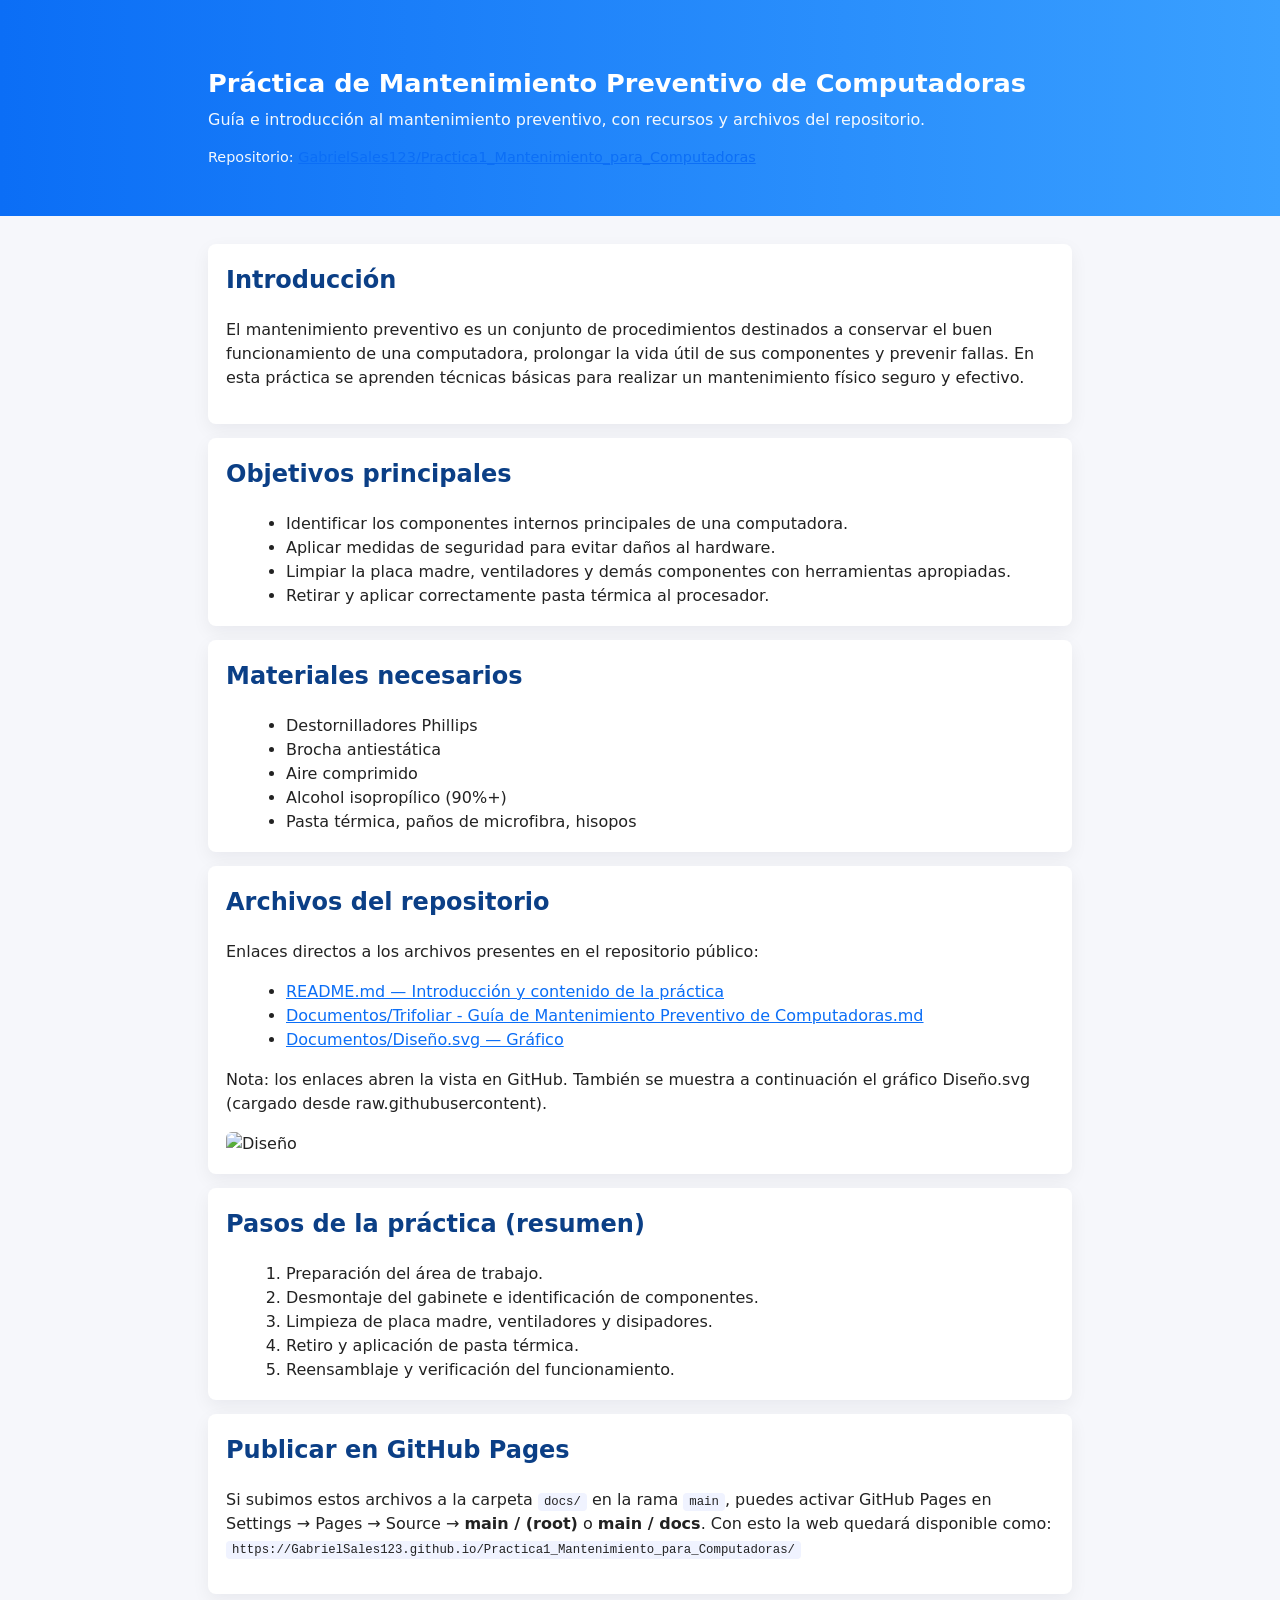
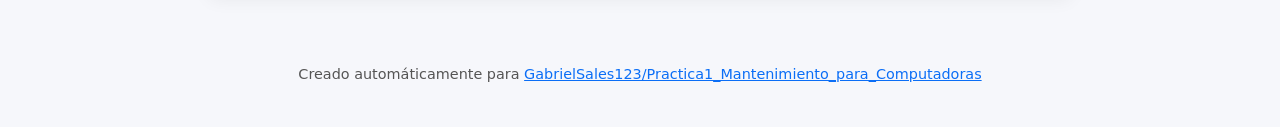
==== docs/index.html @ b9a10388 "Add GitHub Pages site in docs/ (index.html and style.css)" ====
<!doctype html>
<html lang="es">
<head>
  <meta charset="utf-8" />
  <meta name="viewport" content="width=device-width,initial-scale=1" />
  <title>Mantenimiento Preventivo — Practica1</title>
  <link rel="stylesheet" href="style.css" />
</head>
<body>
  <header class="site-header">
    <div class="container">
      <h1>Práctica de Mantenimiento Preventivo de Computadoras</h1>
      <p class="lead">Guía e introducción al mantenimiento preventivo, con recursos y archivos del repositorio.</p>
      <p class="meta">Repositorio: <a href="https://github.com/GabrielSales123/Practica1_Mantenimiento_para_Computadoras" target="_blank" rel="noopener">GabrielSales123/Practica1_Mantenimiento_para_Computadoras</a></p>
    </div>
  </header>

  <main class="container">
    <section id="introduccion">
      <h2>Introducción</h2>
      <p>El mantenimiento preventivo es un conjunto de procedimientos destinados a conservar el buen funcionamiento de una computadora, prolongar la vida útil de sus componentes y prevenir fallas. En esta práctica se aprenden técnicas básicas para realizar un mantenimiento físico seguro y efectivo.</p>
    </section>

    <section id="objetivos">
      <h2>Objetivos principales</h2>
      <ul>
        <li>Identificar los componentes internos principales de una computadora.</li>
        <li>Aplicar medidas de seguridad para evitar daños al hardware.</li>
        <li>Limpiar la placa madre, ventiladores y demás componentes con herramientas apropiadas.</li>
        <li>Retirar y aplicar correctamente pasta térmica al procesador.</li>
      </ul>
    </section>

    <section id="materiales">
      <h2>Materiales necesarios</h2>
      <ul>
        <li>Destornilladores Phillips</li>
        <li>Brocha antiestática</li>
        <li>Aire comprimido</li>
        <li>Alcohol isopropílico (90%+)</li>
        <li>Pasta térmica, paños de microfibra, hisopos</li>
      </ul>
    </section>

    <section id="archivos-repo">
      <h2>Archivos del repositorio</h2>
      <p>Enlaces directos a los archivos presentes en el repositorio público:</p>
      <ul>
        <li><a href="https://github.com/GabrielSales123/Practica1_Mantenimiento_para_Computadoras/blob/main/README.md" target="_blank" rel="noopener">README.md — Introducción y contenido de la práctica</a></li>
        <li><a href="https://github.com/GabrielSales123/Practica1_Mantenimiento_para_Computadoras/blob/main/Documentos/Trifoliar%20-%20Gu%C3%ADa%20de%20Mantenimiento%20Preventivo%20de%20Computadoras.md" target="_blank" rel="noopener">Documentos/Trifoliar - Guía de Mantenimiento Preventivo de Computadoras.md</a></li>
        <li><a href="https://github.com/GabrielSales123/Practica1_Mantenimiento_para_Computadoras/blob/main/Documentos/Dise%C3%B1o.svg" target="_blank" rel="noopener">Documentos/Diseño.svg — Gráfico</a></li>
      </ul>
      <p>Nota: los enlaces abren la vista en GitHub. También se muestra a continuación el gráfico Diseño.svg (cargado desde raw.githubusercontent).</p>

      <div class="image-preview">
        <img src="https://raw.githubusercontent.com/GabrielSales123/Practica1_Mantenimiento_para_Computadoras/main/Documentos/Dise%C3%B1o.svg" alt="Diseño" />
      </div>
    </section>

    <section id="pasos">
      <h2>Pasos de la práctica (resumen)</h2>
      <ol>
        <li>Preparación del área de trabajo.</li>
        <li>Desmontaje del gabinete e identificación de componentes.</li>
        <li>Limpieza de placa madre, ventiladores y disipadores.</li>
        <li>Retiro y aplicación de pasta térmica.</li>
        <li>Reensamblaje y verificación del funcionamiento.</li>
      </ol>
    </section>

    <section id="activar-pages">
      <h2>Publicar en GitHub Pages</h2>
      <p>Si subimos estos archivos a la carpeta <code>docs/</code> en la rama <code>main</code>, puedes activar GitHub Pages en Settings → Pages → Source → <strong>main / (root)</strong> o <strong>main / docs</strong>. Con esto la web quedará disponible como: <code>https://GabrielSales123.github.io/Practica1_Mantenimiento_para_Computadoras/</code></p>
    </section>
  </main>

  <footer class="site-footer">
    <div class="container">
      <p>Creado automáticamente para <a href="https://github.com/GabrielSales123/Practica1_Mantenimiento_para_Computadoras" target="_blank" rel="noopener">GabrielSales123/Practica1_Mantenimiento_para_Computadoras</a></p>
    </div>
  </footer>
</body>
</html>
---- docs/style.css ----
:root{
  --bg:#f6f7fb;
  --card:#ffffff;
  --accent:#0b6ef6;
  --muted:#555;
  --maxw:900px;
  --radius:8px;
  --pad:18px;
}
*{box-sizing:border-box}
body{font-family:Inter,system-ui,Segoe UI,Roboto,"Helvetica Neue",Arial; margin:0; background:var(--bg); color:#222; line-height:1.5}
.container{max-width:var(--maxw); margin:28px auto; padding:0 18px}
.site-header{background:linear-gradient(90deg,#0b6ef6 0%, #3aa0ff 100%); color:#fff; padding:36px 0 20px}
.site-header h1{margin:0 0 6px; font-size:1.6rem}
.lead{opacity:0.95; margin:0 0 8px}
.meta{font-size:0.9rem; opacity:0.95}
main{margin-top:18px}
section{background:var(--card); border-radius:var(--radius); padding:var(--pad); margin-bottom:14px; box-shadow:0 6px 18px rgba(12,20,40,0.06)}
h2{margin-top:0; color:#0b3f86}
ul,ol{margin:8px 0 0 20px}
.image-preview img{max-width:100%; height:auto; display:block; margin-top:12px; border-radius:6px}
.site-footer{padding:14px 0; text-align:center; font-size:0.9rem; color:var(--muted)}
a{color:var(--accent)}
code{background:#f0f3ff; padding:2px 6px; border-radius:4px; font-size:0.95em}
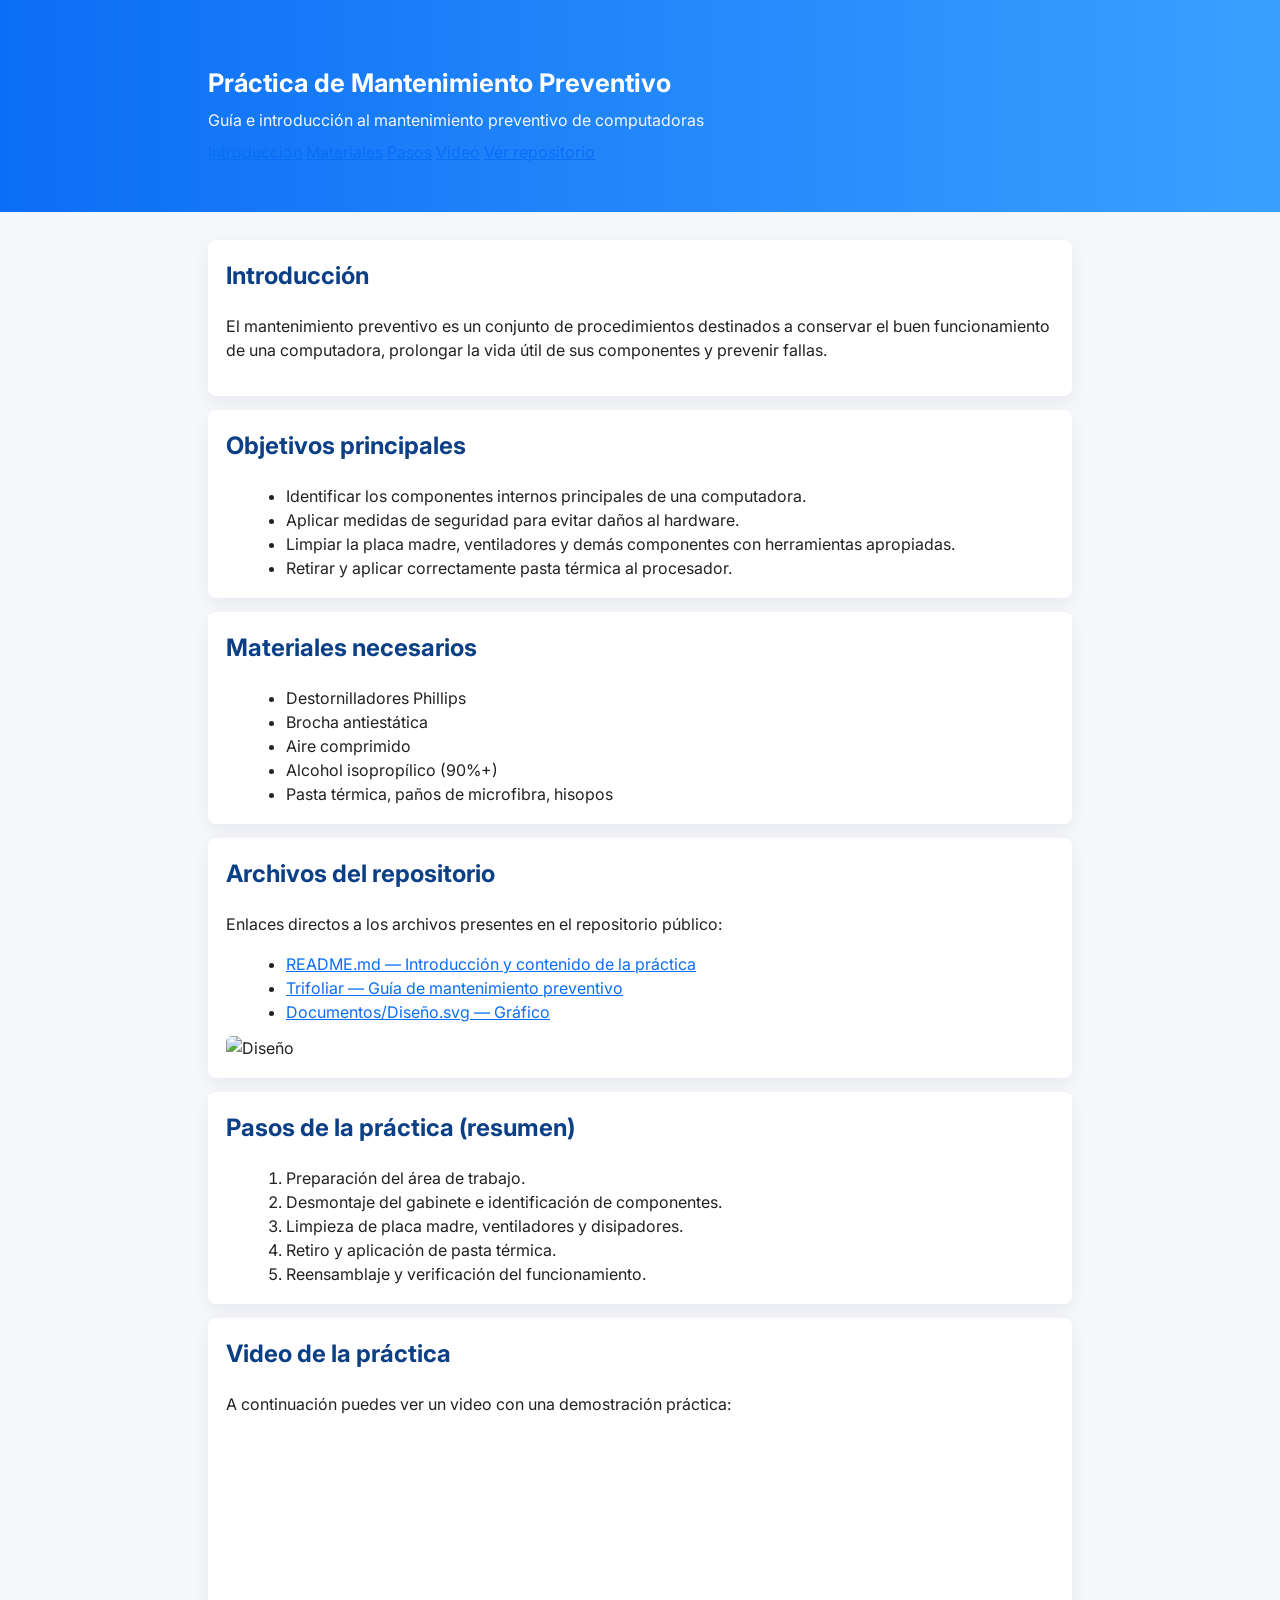
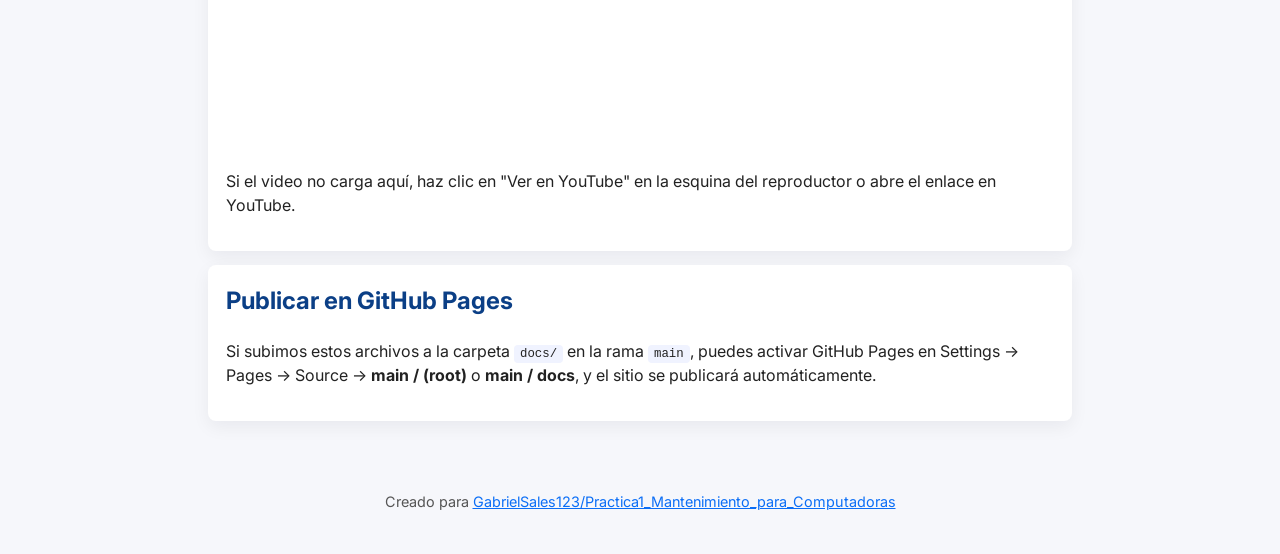
==== commit addeac52: "Mejorar estilo de la página y añadir sección de video (iframe)" ====
--- a/docs/index.html
+++ b/docs/index.html
@@ -5,23 +5,34 @@
   <meta name="viewport" content="width=device-width,initial-scale=1" />
   <title>Mantenimiento Preventivo — Practica1</title>
   <link rel="stylesheet" href="style.css" />
+  <link rel="preconnect" href="https://fonts.googleapis.com">
+  <link rel="preconnect" href="https://fonts.gstatic.com" crossorigin>
+  <link href="https://fonts.googleapis.com/css2?family=Inter:wght@300;400;600;700&display=swap" rel="stylesheet">
 </head>
 <body>
   <header class="site-header">
-    <div class="container">
-      <h1>Práctica de Mantenimiento Preventivo de Computadoras</h1>
-      <p class="lead">Guía e introducción al mantenimiento preventivo, con recursos y archivos del repositorio.</p>
-      <p class="meta">Repositorio: <a href="https://github.com/GabrielSales123/Practica1_Mantenimiento_para_Computadoras" target="_blank" rel="noopener">GabrielSales123/Practica1_Mantenimiento_para_Computadoras</a></p>
+    <div class="container header-inner">
+      <div class="brand">
+        <h1>Práctica de Mantenimiento Preventivo</h1>
+        <p class="lead">Guía e introducción al mantenimiento preventivo de computadoras</p>
+      </div>
+      <nav class="site-nav">
+        <a href="#introduccion">Introducción</a>
+        <a href="#materiales">Materiales</a>
+        <a href="#pasos">Pasos</a>
+        <a href="#video">Video</a>
+        <a class="btn" href="https://github.com/GabrielSales123/Practica1_Mantenimiento_para_Computadoras" target="_blank" rel="noopener">Ver repositorio</a>
+      </nav>
     </div>
   </header>
 
   <main class="container">
-    <section id="introduccion">
+    <section id="introduccion" class="card">
       <h2>Introducción</h2>
-      <p>El mantenimiento preventivo es un conjunto de procedimientos destinados a conservar el buen funcionamiento de una computadora, prolongar la vida útil de sus componentes y prevenir fallas. En esta práctica se aprenden técnicas básicas para realizar un mantenimiento físico seguro y efectivo.</p>
+      <p>El mantenimiento preventivo es un conjunto de procedimientos destinados a conservar el buen funcionamiento de una computadora, prolongar la vida útil de sus componentes y prevenir fallas.</p>
     </section>
 
-    <section id="objetivos">
+    <section id="objetivos" class="card">
       <h2>Objetivos principales</h2>
       <ul>
         <li>Identificar los componentes internos principales de una computadora.</li>
@@ -31,9 +42,9 @@
       </ul>
     </section>
 
-    <section id="materiales">
+    <section id="materiales" class="card">
       <h2>Materiales necesarios</h2>
-      <ul>
+      <ul class="materials">
         <li>Destornilladores Phillips</li>
         <li>Brocha antiestática</li>
         <li>Aire comprimido</li>
@@ -42,22 +53,21 @@
       </ul>
     </section>
 
-    <section id="archivos-repo">
+    <section id="archivos-repo" class="card">
       <h2>Archivos del repositorio</h2>
       <p>Enlaces directos a los archivos presentes en el repositorio público:</p>
       <ul>
         <li><a href="https://github.com/GabrielSales123/Practica1_Mantenimiento_para_Computadoras/blob/main/README.md" target="_blank" rel="noopener">README.md — Introducción y contenido de la práctica</a></li>
-        <li><a href="https://github.com/GabrielSales123/Practica1_Mantenimiento_para_Computadoras/blob/main/Documentos/Trifoliar%20-%20Gu%C3%ADa%20de%20Mantenimiento%20Preventivo%20de%20Computadoras.md" target="_blank" rel="noopener">Documentos/Trifoliar - Guía de Mantenimiento Preventivo de Computadoras.md</a></li>
+        <li><a href="https://github.com/GabrielSales123/Practica1_Mantenimiento_para_Computadoras/blob/main/Documentos/Trifoliar%20-%20Gu%C3%ADa%20de%20Mantenimiento%20Preventivo%20de%20Computadoras.md" target="_blank" rel="noopener">Trifoliar — Guía de mantenimiento preventivo</a></li>
         <li><a href="https://github.com/GabrielSales123/Practica1_Mantenimiento_para_Computadoras/blob/main/Documentos/Dise%C3%B1o.svg" target="_blank" rel="noopener">Documentos/Diseño.svg — Gráfico</a></li>
       </ul>
-      <p>Nota: los enlaces abren la vista en GitHub. También se muestra a continuación el gráfico Diseño.svg (cargado desde raw.githubusercontent).</p>
 
       <div class="image-preview">
         <img src="https://raw.githubusercontent.com/GabrielSales123/Practica1_Mantenimiento_para_Computadoras/main/Documentos/Dise%C3%B1o.svg" alt="Diseño" />
       </div>
     </section>
 
-    <section id="pasos">
+    <section id="pasos" class="card">
       <h2>Pasos de la práctica (resumen)</h2>
       <ol>
         <li>Preparación del área de trabajo.</li>
@@ -68,15 +78,26 @@
       </ol>
     </section>
 
-    <section id="activar-pages">
+    <section id="video" class="card">
+      <h2>Video de la práctica</h2>
+      <p>A continuación puedes ver un video con una demostración práctica:</p>
+
+      <div class="video-container">
+        <iframe width="560" height="315" src="https://www.youtube.com/embed/vX2nhZt-P1Q?si=URCqqQSLgXfXlxOc" title="YouTube video player" frameborder="0" allow="accelerometer; autoplay; clipboard-write; encrypted-media; gyroscope; picture-in-picture; web-share" referrerpolicy="strict-origin-when-cross-origin" allowfullscreen></iframe>
+      </div>
+
+      <p class="muted">Si el video no carga aquí, haz clic en "Ver en YouTube" en la esquina del reproductor o abre el enlace en YouTube.</p>
+    </section>
+
+    <section id="activar-pages" class="card">
       <h2>Publicar en GitHub Pages</h2>
-      <p>Si subimos estos archivos a la carpeta <code>docs/</code> en la rama <code>main</code>, puedes activar GitHub Pages en Settings → Pages → Source → <strong>main / (root)</strong> o <strong>main / docs</strong>. Con esto la web quedará disponible como: <code>https://GabrielSales123.github.io/Practica1_Mantenimiento_para_Computadoras/</code></p>
+      <p>Si subimos estos archivos a la carpeta <code>docs/</code> en la rama <code>main</code>, puedes activar GitHub Pages en Settings → Pages → Source → <strong>main / (root)</strong> o <strong>main / docs</strong>, y el sitio se publicará automáticamente.</p>
     </section>
   </main>
 
   <footer class="site-footer">
     <div class="container">
-      <p>Creado automáticamente para <a href="https://github.com/GabrielSales123/Practica1_Mantenimiento_para_Computadoras" target="_blank" rel="noopener">GabrielSales123/Practica1_Mantenimiento_para_Computadoras</a></p>
+      <p>Creado para <a href="https://github.com/GabrielSales123/Practica1_Mantenimiento_para_Computadoras" target="_blank" rel="noopener">GabrielSales123/Practica1_Mantenimiento_para_Computadoras</a></p>
     </div>
   </footer>
 </body>
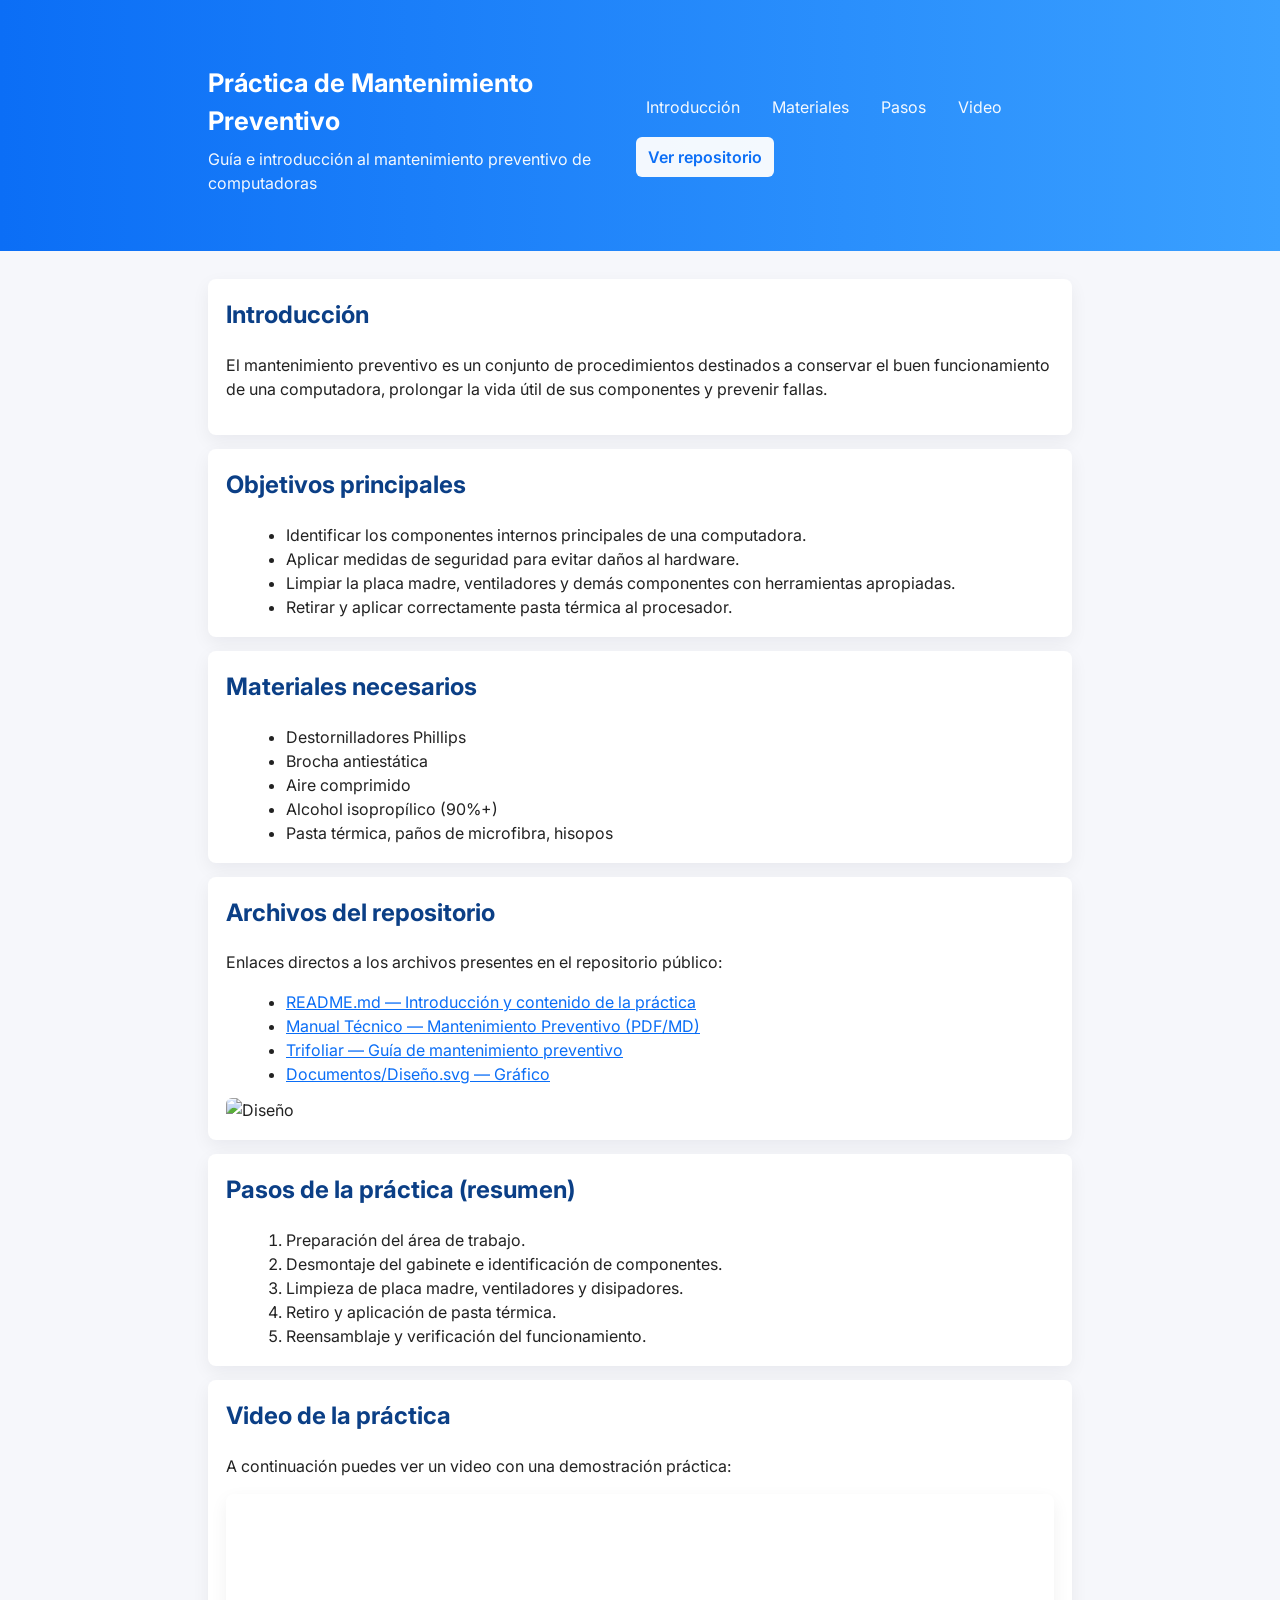
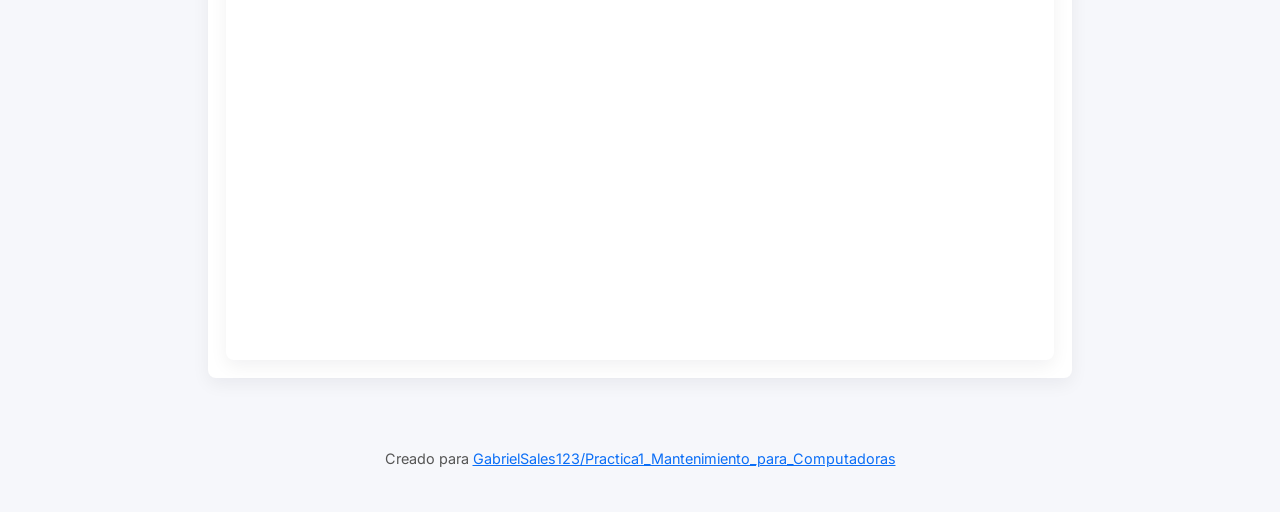
==== commit 1439a251: "Agregar link al Manual Técnico y eliminar texto innecesario" ====
--- a/docs/index.html
+++ b/docs/index.html
@@ -58,6 +58,7 @@
       <p>Enlaces directos a los archivos presentes en el repositorio público:</p>
       <ul>
         <li><a href="https://github.com/GabrielSales123/Practica1_Mantenimiento_para_Computadoras/blob/main/README.md" target="_blank" rel="noopener">README.md — Introducción y contenido de la práctica</a></li>
+        <li><a href="https://github.com/GabrielSales123/Practica1_Mantenimiento_para_Computadoras/blob/main/Documentos/Manual%20T%C3%A9cnico%20de%20Mantenimiento%20Preventivo%20de%20Computadoras.md" target="_blank" rel="noopener">Manual Técnico — Mantenimiento Preventivo (PDF/MD)</a></li>
         <li><a href="https://github.com/GabrielSales123/Practica1_Mantenimiento_para_Computadoras/blob/main/Documentos/Trifoliar%20-%20Gu%C3%ADa%20de%20Mantenimiento%20Preventivo%20de%20Computadoras.md" target="_blank" rel="noopener">Trifoliar — Guía de mantenimiento preventivo</a></li>
         <li><a href="https://github.com/GabrielSales123/Practica1_Mantenimiento_para_Computadoras/blob/main/Documentos/Dise%C3%B1o.svg" target="_blank" rel="noopener">Documentos/Diseño.svg — Gráfico</a></li>
       </ul>
@@ -86,13 +87,8 @@
         <iframe width="560" height="315" src="https://www.youtube.com/embed/vX2nhZt-P1Q?si=URCqqQSLgXfXlxOc" title="YouTube video player" frameborder="0" allow="accelerometer; autoplay; clipboard-write; encrypted-media; gyroscope; picture-in-picture; web-share" referrerpolicy="strict-origin-when-cross-origin" allowfullscreen></iframe>
       </div>
 
-      <p class="muted">Si el video no carga aquí, haz clic en "Ver en YouTube" en la esquina del reproductor o abre el enlace en YouTube.</p>
     </section>
 
-    <section id="activar-pages" class="card">
-      <h2>Publicar en GitHub Pages</h2>
-      <p>Si subimos estos archivos a la carpeta <code>docs/</code> en la rama <code>main</code>, puedes activar GitHub Pages en Settings → Pages → Source → <strong>main / (root)</strong> o <strong>main / docs</strong>, y el sitio se publicará automáticamente.</p>
-    </section>
   </main>
 
   <footer class="site-footer">
--- a/docs/style.css
+++ b/docs/style.css
@@ -22,3 +22,17 @@
 .site-footer{padding:14px 0; text-align:center; font-size:0.9rem; color:var(--muted)}
 a{color:var(--accent)}
 code{background:#f0f3ff; padding:2px 6px; border-radius:4px; font-size:0.95em}
+
+/* Video responsive */
+.video-container{position:relative;padding-bottom:56.25%;height:0;overflow:hidden;border-radius:8px;box-shadow:0 6px 18px rgba(12,20,40,0.06)}
+.video-container iframe{position:absolute;top:0;left:0;width:100%;height:100%;border:0}
+
+/* Mejoras de navegación y botones */
+.header-inner{display:flex;align-items:center;justify-content:space-between;gap:16px}
+.site-nav{display:flex;gap:12px;align-items:center;flex-wrap:wrap}
+.site-nav a{color:#fff;text-decoration:none;padding:6px 10px;border-radius:6px;opacity:0.95}
+.site-nav .btn{background:#fff;color:var(--accent);padding:8px 12px;border-radius:6px;font-weight:600;text-decoration:none}
+@media (max-width:720px){
+  .header-inner{flex-direction:column;align-items:flex-start}
+  .site-nav{width:100%;justify-content:space-between}
+}
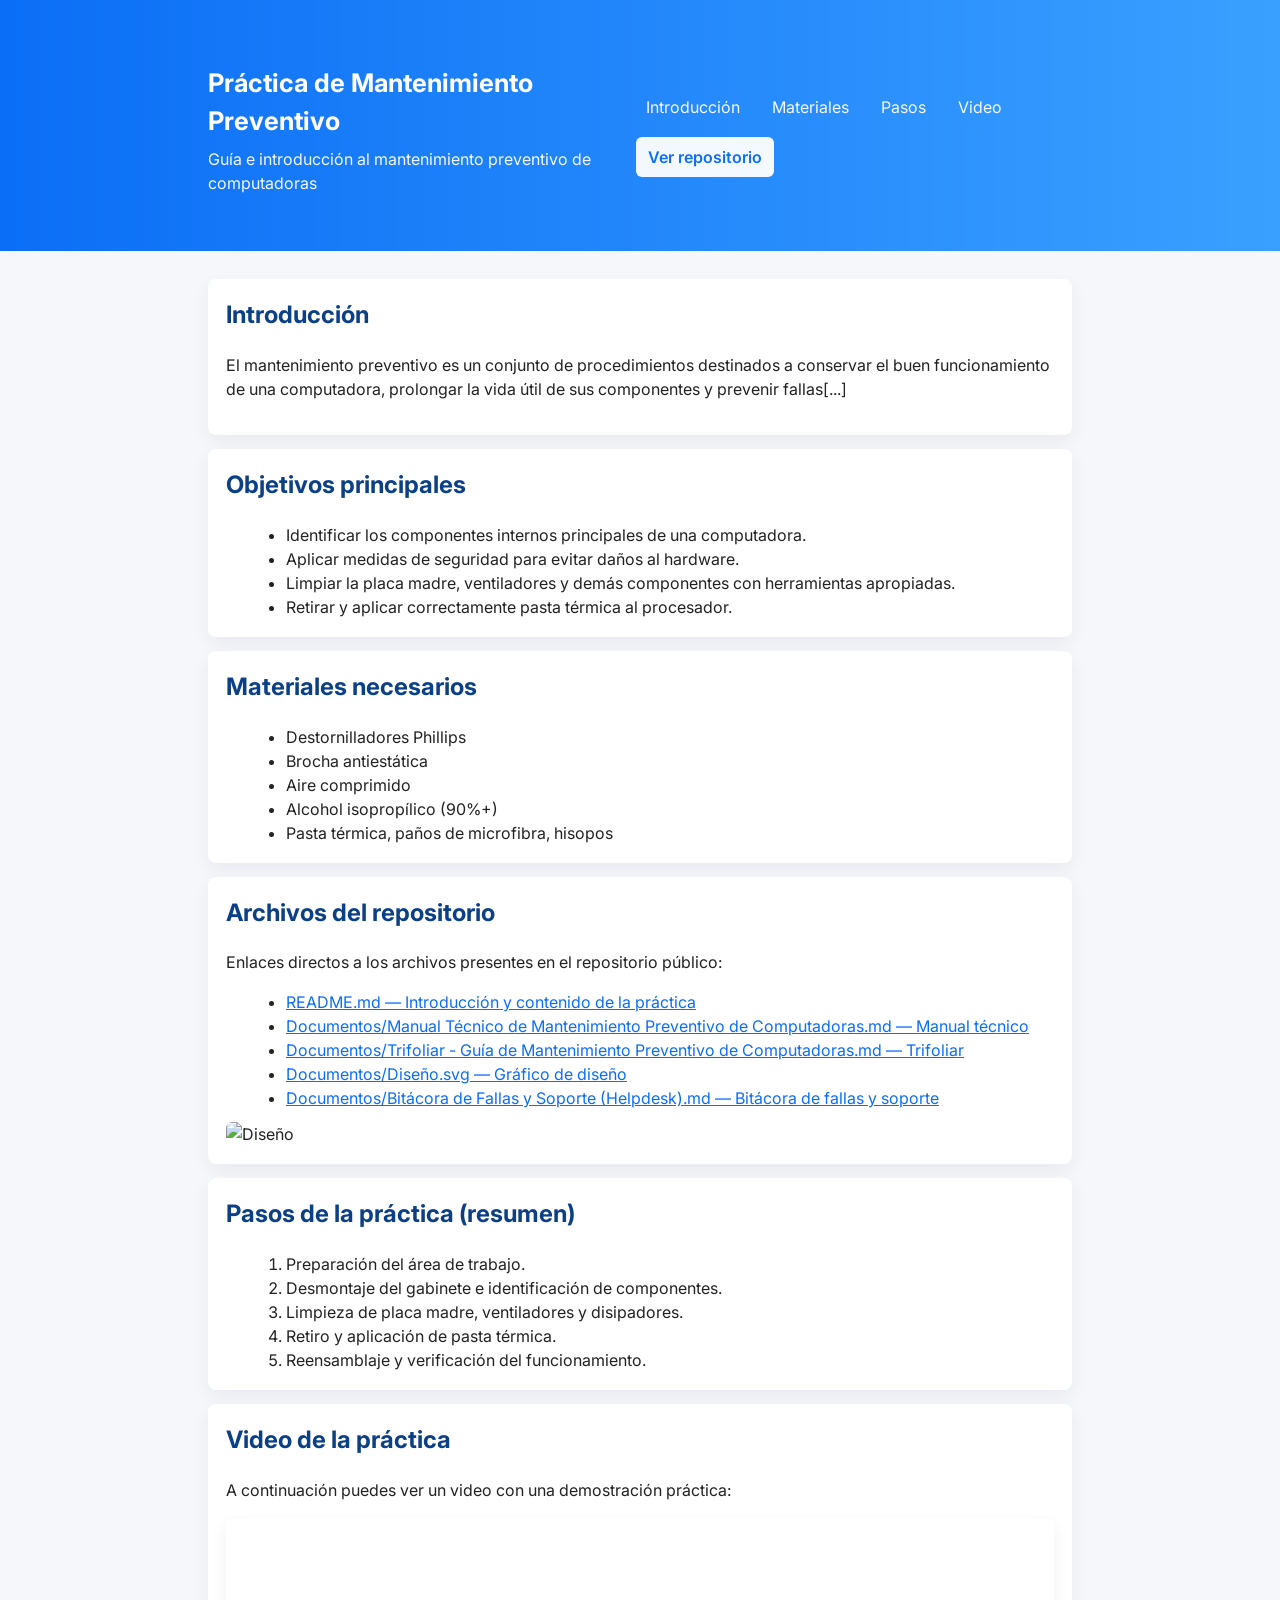
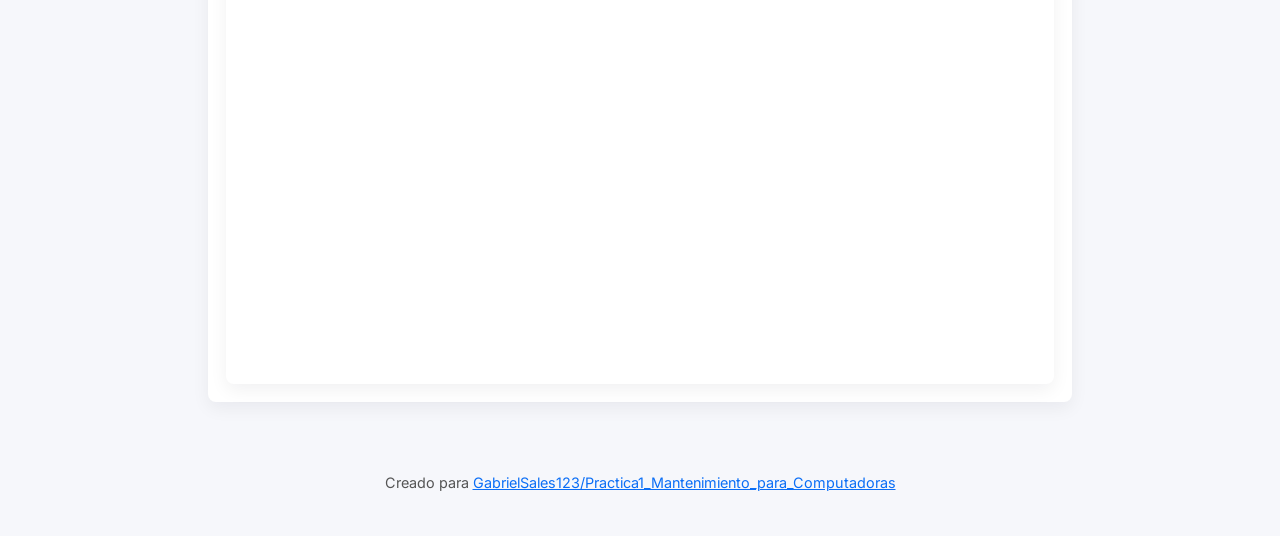
==== commit c93f8ef3: "Agregar bitacora" ====
--- a/docs/index.html
+++ b/docs/index.html
@@ -29,7 +29,7 @@
   <main class="container">
     <section id="introduccion" class="card">
       <h2>Introducción</h2>
-      <p>El mantenimiento preventivo es un conjunto de procedimientos destinados a conservar el buen funcionamiento de una computadora, prolongar la vida útil de sus componentes y prevenir fallas.</p>
+      <p>El mantenimiento preventivo es un conjunto de procedimientos destinados a conservar el buen funcionamiento de una computadora, prolongar la vida útil de sus componentes y prevenir fallas[...]</p>
     </section>
 
     <section id="objetivos" class="card">
@@ -58,9 +58,10 @@
       <p>Enlaces directos a los archivos presentes en el repositorio público:</p>
       <ul>
         <li><a href="https://github.com/GabrielSales123/Practica1_Mantenimiento_para_Computadoras/blob/main/README.md" target="_blank" rel="noopener">README.md — Introducción y contenido de la práctica</a></li>
-        <li><a href="https://github.com/GabrielSales123/Practica1_Mantenimiento_para_Computadoras/blob/main/Documentos/Manual%20T%C3%A9cnico%20de%20Mantenimiento%20Preventivo%20de%20Computadoras.md" target="_blank" rel="noopener">Manual Técnico — Mantenimiento Preventivo (PDF/MD)</a></li>
-        <li><a href="https://github.com/GabrielSales123/Practica1_Mantenimiento_para_Computadoras/blob/main/Documentos/Trifoliar%20-%20Gu%C3%ADa%20de%20Mantenimiento%20Preventivo%20de%20Computadoras.md" target="_blank" rel="noopener">Trifoliar — Guía de mantenimiento preventivo</a></li>
-        <li><a href="https://github.com/GabrielSales123/Practica1_Mantenimiento_para_Computadoras/blob/main/Documentos/Dise%C3%B1o.svg" target="_blank" rel="noopener">Documentos/Diseño.svg — Gráfico</a></li>
+        <li><a href="https://github.com/GabrielSales123/Practica1_Mantenimiento_para_Computadoras/blob/main/Documentos/Manual%20T%C3%A9cnico%20de%20Mantenimiento%20Preventivo%20de%20Computadoras.md" target="_blank" rel="noopener">Documentos/Manual Técnico de Mantenimiento Preventivo de Computadoras.md — Manual técnico</a></li>
+        <li><a href="https://github.com/GabrielSales123/Practica1_Mantenimiento_para_Computadoras/blob/main/Documentos/Trifoliar%20-%20Gu%C3%ADa%20de%20Mantenimiento%20Preventivo%20de%20Computadoras.md" target="_blank" rel="noopener">Documentos/Trifoliar - Guía de Mantenimiento Preventivo de Computadoras.md — Trifoliar</a></li>
+        <li><a href="https://github.com/GabrielSales123/Practica1_Mantenimiento_para_Computadoras/blob/main/Documentos/Dise%C3%B1o.svg" target="_blank" rel="noopener">Documentos/Diseño.svg — Gráfico de diseño</a></li>
+        <li><a href="https://github.com/GabrielSales123/Practica1_Mantenimiento_para_Computadoras/blob/main/Documentos/Bit%C3%A1cora%20de%20Fallas%20y%20Soporte%20(Helpdesk).md" target="_blank" rel="noopener">Documentos/Bitácora de Fallas y Soporte (Helpdesk).md — Bitácora de fallas y soporte</a></li>
       </ul>
 
       <div class="image-preview">
@@ -84,7 +85,7 @@
       <p>A continuación puedes ver un video con una demostración práctica:</p>
 
       <div class="video-container">
-        <iframe width="560" height="315" src="https://www.youtube.com/embed/vX2nhZt-P1Q?si=URCqqQSLgXfXlxOc" title="YouTube video player" frameborder="0" allow="accelerometer; autoplay; clipboard-write; encrypted-media; gyroscope; picture-in-picture; web-share" referrerpolicy="strict-origin-when-cross-origin" allowfullscreen></iframe>
+        <iframe width="560" height="315" src="https://www.youtube.com/embed/vX2nhZt-P1Q?si=URCqqQSLgXfXlxOc" title="YouTube video player" frameborder="0" allow="accelerometer; autoplay; clipboard-write; encrypted-media; gyroscope; picture-in-picture" allowfullscreen></iframe>
       </div>
 
     </section>
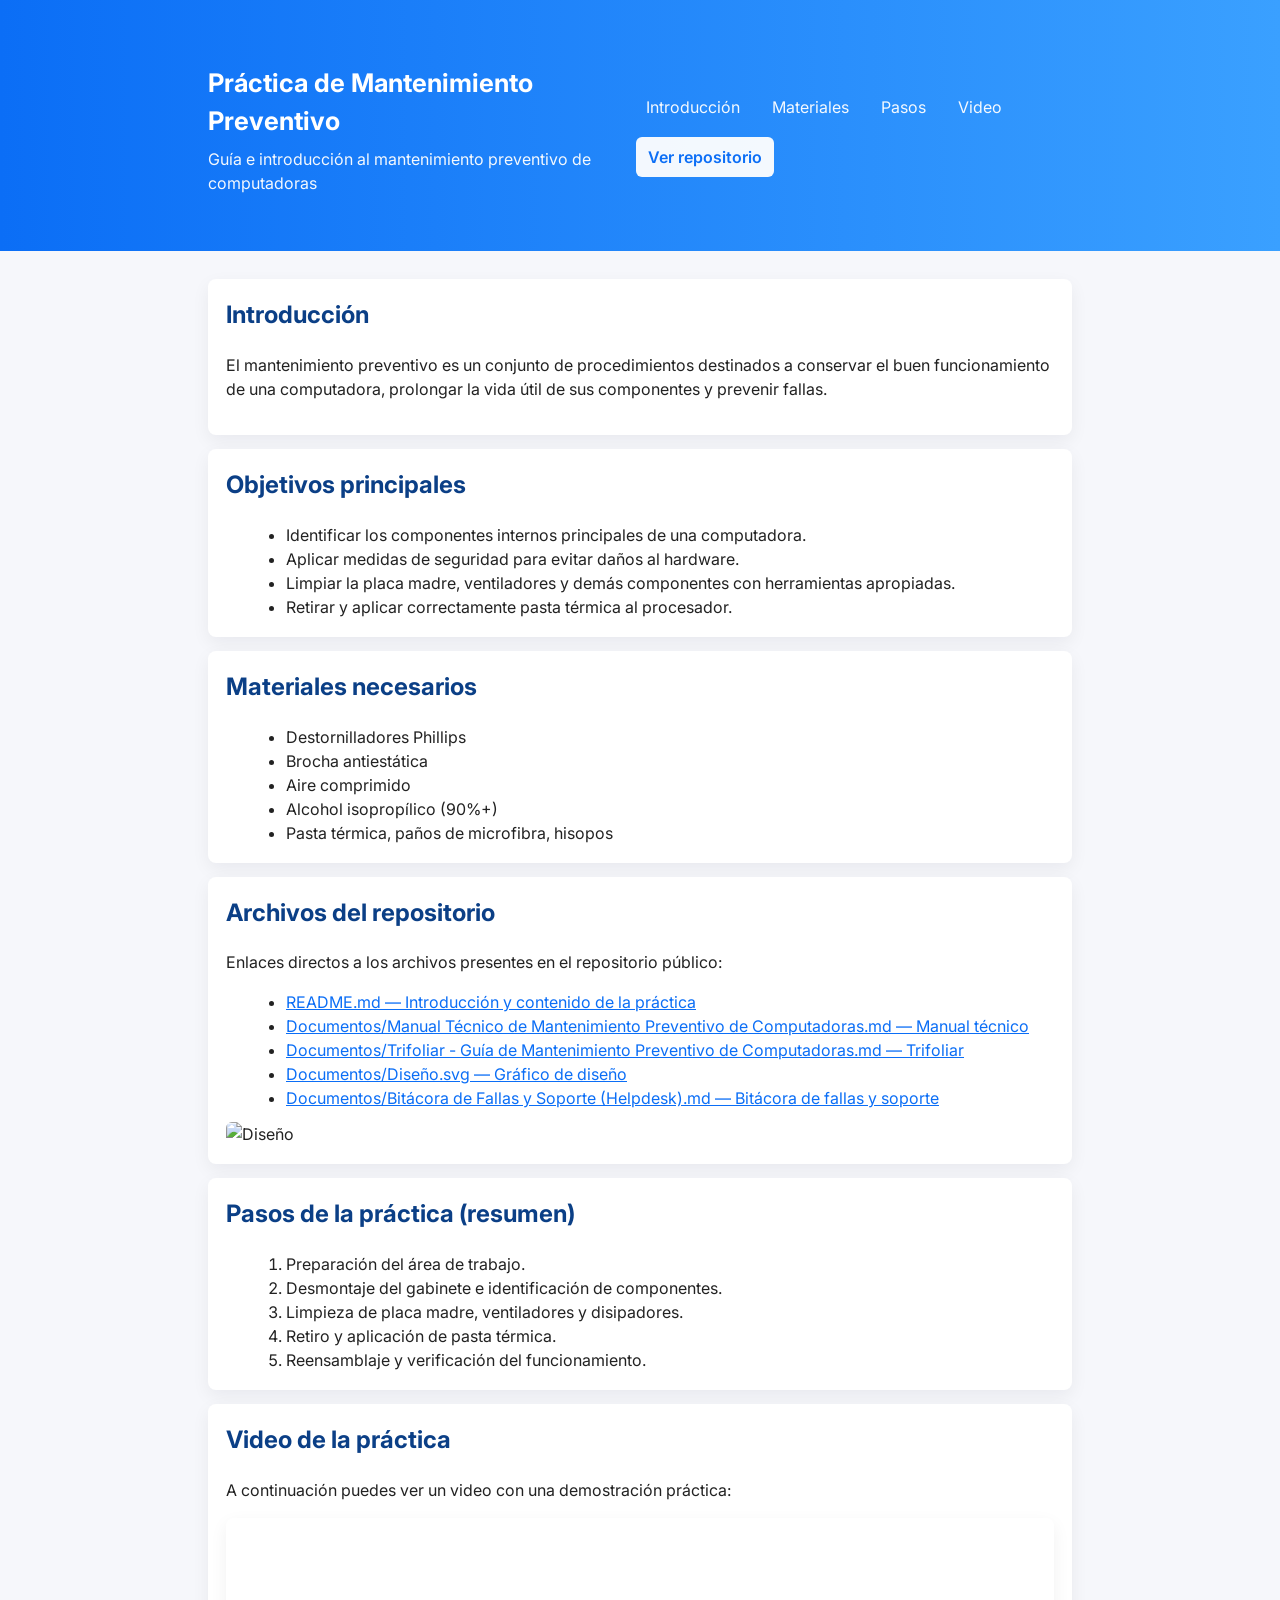
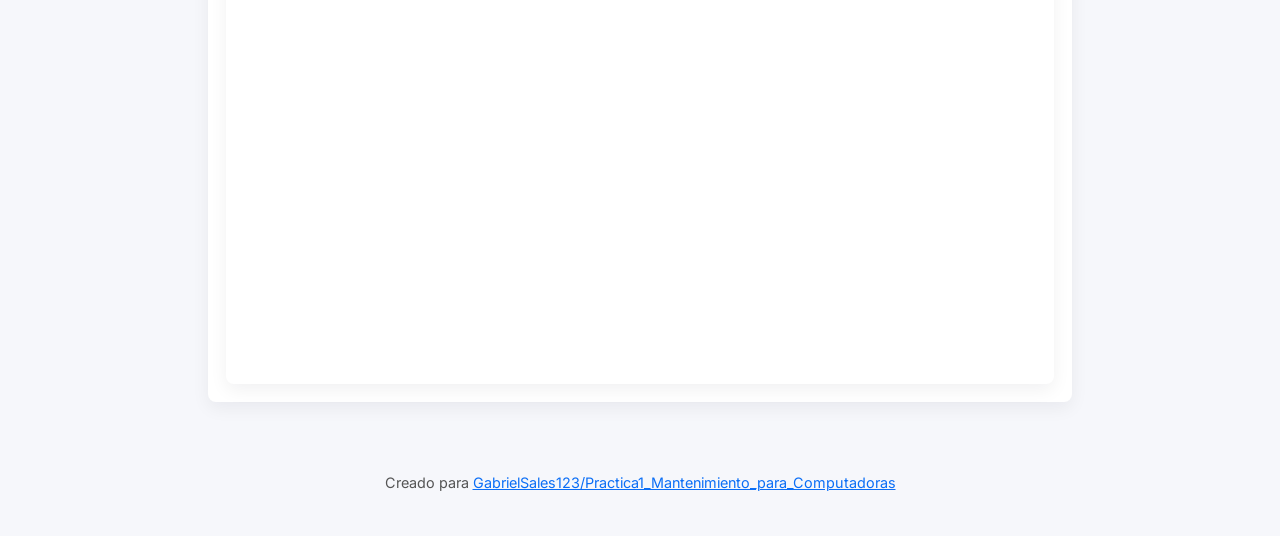
==== commit 5b893bfe: "Corrección texto" ====
--- a/docs/index.html
+++ b/docs/index.html
@@ -29,7 +29,7 @@
   <main class="container">
     <section id="introduccion" class="card">
       <h2>Introducción</h2>
-      <p>El mantenimiento preventivo es un conjunto de procedimientos destinados a conservar el buen funcionamiento de una computadora, prolongar la vida útil de sus componentes y prevenir fallas[...]</p>
+      <p>El mantenimiento preventivo es un conjunto de procedimientos destinados a conservar el buen funcionamiento de una computadora, prolongar la vida útil de sus componentes y prevenir fallas.</p>
     </section>
 
     <section id="objetivos" class="card">
